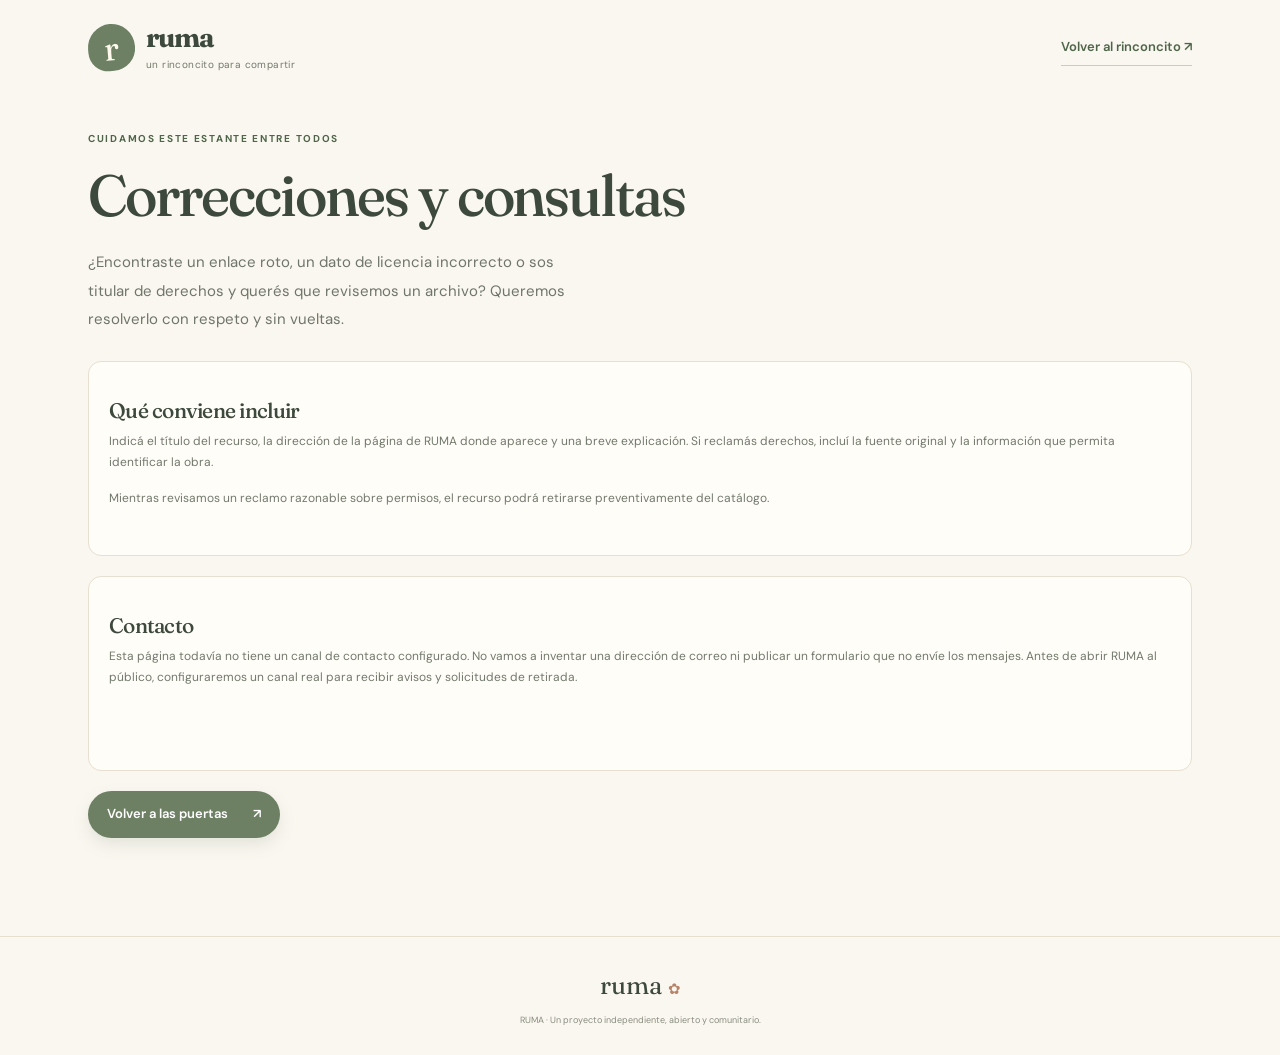
==== contacto.html @ fdc6b77c "Crear vía de corrección y revisión de recursos" ====
<!doctype html>
<html lang="es">
<head><meta charset="utf-8"><meta name="viewport" content="width=device-width, initial-scale=1"><meta name="theme-color" content="#f5efe3"><title>Correcciones y consultas — RUMA</title><link rel="stylesheet" href="styles.css"></head>
<body>
<header class="site-header"><a class="brand" href="./"><span class="brand-mark" aria-hidden="true">r</span><span><strong>ruma</strong><small>un rinconcito para compartir</small></span></a><a class="header-note" href="./">Volver al rinconcito ↗</a></header>
<main class="catalog-section" style="padding-top:35px;min-height:55vh">
<p class="eyebrow">CUIDAMOS ESTE ESTANTE ENTRE TODOS</p><h1 style="font-size:clamp(38px,6vw,58px)">Correcciones y consultas</h1>
<p class="intro">¿Encontraste un enlace roto, un dato de licencia incorrecto o sos titular de derechos y querés que revisemos un archivo? Queremos resolverlo con respeto y sin vueltas.</p>
<div class="resource-card" style="margin:20px 0"><h3>Qué conviene incluir</h3><p>Indicá el título del recurso, la dirección de la página de RUMA donde aparece y una breve explicación. Si reclamás derechos, incluí la fuente original y la información que permita identificar la obra.</p><p>Mientras revisamos un reclamo razonable sobre permisos, el recurso podrá retirarse preventivamente del catálogo.</p></div>
<div class="resource-card" style="margin:20px 0"><h3>Contacto</h3><p>Esta página todavía no tiene un canal de contacto configurado. No vamos a inventar una dirección de correo ni publicar un formulario que no envíe los mensajes. Antes de abrir RUMA al público, configuraremos un canal real para recibir avisos y solicitudes de retirada.</p></div>
<p><a class="primary-link" href="./">Volver a las puertas <span aria-hidden="true">↗</span></a></p>
</main>
<footer class="site-footer"><a class="footer-brand" href="./">ruma <span>✿</span></a><small>RUMA · Un proyecto independiente, abierto y comunitario.</small></footer>
</body></html>
---- styles.css ----
@import url('https://fonts.googleapis.com/css2?family=DM+Sans:wght@400;500;600;700&family=Fraunces:opsz,wght@9..144,500;9..144,600&display=swap');

:root{--paper:#faf7f0;--ink:#3d493c;--muted:#72796c;--green:#6d8064;--green-dark:#4f6549;--cream:#f2e9d9;--line:#e7dfd0;--pink:#f0ded8;--sage:#e0e8d9;--yellow:#f5ebc9;--blue:#dfe9e9;--white:#fffdf8;--shadow:0 12px 36px rgba(67,77,58,.07)}
*{box-sizing:border-box}
html{scroll-behavior:smooth;scroll-padding-top:24px}
body{margin:0;background:var(--paper);color:var(--ink);font-family:'DM Sans',sans-serif;line-height:1.6}
a{color:inherit}
button,input,select{font:inherit}
a:focus-visible,button:focus-visible,input:focus-visible,select:focus-visible{outline:3px solid #b57f62;outline-offset:4px}
.skip-link{position:absolute;left:-9999px;top:1rem;background:white;padding:.7rem 1rem;z-index:10}.skip-link:focus{left:1rem}
.site-header{max-width:1160px;margin:auto;padding:23px 28px;display:flex;justify-content:space-between;align-items:center;gap:18px}
.brand{display:flex;gap:11px;align-items:center;text-decoration:none}.brand-mark{display:grid;place-items:center;width:47px;height:47px;border-radius:50% 50% 48% 42%;background:var(--green);color:#fff9ed;font-family:Fraunces,serif;font-size:34px;line-height:1;transform:rotate(-5deg)}.brand strong{font-family:Fraunces,serif;font-size:27px;letter-spacing:-1px;display:block;line-height:1.1}.brand small{display:block;font-size:10px;letter-spacing:.04em;color:var(--muted);margin-top:4px}
.header-note{text-decoration:none;color:var(--green-dark);font-size:13px;font-weight:600;border-bottom:1px solid #c5cfba;padding:7px 0}.header-note span{padding-left:7px}
main{overflow:hidden}.welcome{max-width:1160px;margin:14px auto 86px;padding:25px 28px 0;display:grid;grid-template-columns:1fr .9fr;gap:55px;align-items:center;min-height:390px}.welcome-copy{padding:16px 0 25px}.eyebrow{font-size:10px;letter-spacing:.17em;font-weight:700;color:var(--green-dark);margin:0 0 17px}.tiny-sun{font-size:17px;margin-right:7px;color:#c49a5e}
h1,h2,h3,p{margin-top:0}h1,h2,h3{font-family:Fraunces,Georgia,serif;font-weight:500;letter-spacing:-.035em}h1{font-size:clamp(42px,5.1vw,66px);line-height:1.08;margin:0 0 22px}h1 em,h2 em{font-weight:500;color:var(--green);font-style:italic}.intro{max-width:485px;color:#6f756a;font-size:15px;line-height:1.9;margin-bottom:27px}.primary-link{display:inline-flex;align-items:center;gap:25px;background:var(--green);color:white;text-decoration:none;border-radius:30px;padding:13px 19px;font-size:13px;font-weight:600;box-shadow:0 7px 16px #6d806426;transition:transform .2s,background .2s}.primary-link:hover{background:var(--green-dark);transform:translateY(-2px)}
.welcome-art{height:330px;position:relative;overflow:hidden;border-radius:48% 48% 22px 22px;background:#e9eee0;isolation:isolate}.sun{position:absolute;top:33px;right:17%;height:62px;width:62px;background:#f1d99a;border-radius:50%;box-shadow:0 0 0 12px #f1d99a38}.cloud{position:absolute;width:68px;height:18px;background:#fffdf3;border-radius:30px;opacity:.8}.cloud:before,.cloud:after{content:"";position:absolute;background:inherit;border-radius:50%;width:27px;height:27px;top:-12px;left:13px}.cloud:after{width:20px;height:20px;left:33px;top:-7px}.cloud-one{top:63px;left:13%}.cloud-two{top:105px;right:7%;transform:scale(.65)}.hill{position:absolute;bottom:-80px;width:125%;height:190px;border-radius:50% 50% 0 0}.hill-back{left:-20%;background:#cbd9be;transform:rotate(-8deg)}.hill-front{left:12%;bottom:-105px;background:#a9bf9a;transform:rotate(8deg)}.house{position:absolute;z-index:2;left:50%;top:96px;width:177px;transform:translateX(-50%)}.roof{height:104px;background:#b78368;clip-path:polygon(50% 0,100% 72%,91% 78%,50% 20%,9% 78%,0 72%)}.house-body{height:112px;margin-top:-25px;background:#f7edda;border:3px solid #e6d6bd;border-top:0;position:relative}.window{position:absolute;top:20px;width:31px;height:37px;background:#a8c8c5;border:4px solid #fff8e8;border-radius:3px}.window-left{left:13px}.window-right{right:13px}.door{position:absolute;bottom:0;left:68px;width:39px;height:72px;background:#9c775e;border:4px solid #fff8e8;border-bottom:0;border-radius:18px 18px 0 0}.door:after{content:"";position:absolute;right:5px;top:38px;width:4px;height:4px;border-radius:50%;background:#e9d5a8}.plant{position:absolute;z-index:3;bottom:34px;width:40px;height:70px;border-bottom:5px solid #748b65}.plant-left{left:14%}.plant-right{right:12%;transform:scale(1.2)}.plant i{position:absolute;bottom:0;left:16px;width:15px;height:30px;border-radius:100% 0 100% 0;background:#6e9268;transform:rotate(-25deg);transform-origin:bottom}.plant i:nth-child(2){left:1px;height:24px;transform:rotate(-65deg)}.plant i:nth-child(3){left:22px;height:24px;transform:rotate(25deg)}.art-caption{position:absolute;bottom:14px;left:0;right:0;text-align:center;font-family:Fraunces,serif;font-style:italic;color:#405a3c;font-size:12px;z-index:4}
.hallway,.catalog-section{max-width:1160px;margin:0 auto;padding:0 28px 80px}.section-heading{display:flex;align-items:end;justify-content:space-between;gap:35px;margin-bottom:26px}.section-heading .eyebrow{margin-bottom:10px}.section-heading h2{font-size:clamp(27px,3vw,37px);line-height:1.15;margin-bottom:0}.section-note{font-size:12px;line-height:1.8;color:var(--muted);max-width:300px;margin:0 0 3px}
.door-grid{display:grid;grid-template-columns:repeat(4,minmax(0,1fr));gap:15px}.door-card{min-height:252px;border-radius:15px;padding:22px 20px 19px;text-decoration:none;display:flex;flex-direction:column;position:relative;overflow:hidden;border:1px solid #ffffff9c;transition:transform .2s,box-shadow .2s}.door-card:hover{transform:translateY(-4px);box-shadow:var(--shadow)}.door-learn{background:#e5ecdf}.door-create{background:#f2e3dd}.door-solve{background:#f4ebd1}.door-enjoy{background:#e1eaea}.door-number{font-size:9px;letter-spacing:.1em;color:#667361;font-weight:700}.door-icon{position:absolute;right:17px;top:40px;font-size:34px;opacity:.72}.door-card h3{font-size:27px;margin:37px 0 7px}.door-card p{font-size:12px;line-height:1.75;color:#60695d;margin:0 0 20px;max-width:220px}.door-action{margin-top:auto;border-top:1px solid #65725b35;padding-top:12px;display:flex;justify-content:space-between;font-size:11px;font-weight:700;color:var(--green-dark)}
.catalog-section{padding-top:12px;padding-bottom:82px}.catalog-heading{margin-bottom:22px}.shelf-stamp{font-size:9px;letter-spacing:.12em;font-weight:700;border:1px solid #d6ddce;border-radius:30px;padding:9px 13px;color:var(--green-dark);white-space:nowrap}.search-row{display:flex;gap:12px;margin-bottom:23px}.search-box{display:flex;align-items:center;gap:10px;flex:1;background:var(--white);border:1px solid var(--line);border-radius:11px;padding:0 14px;min-width:0}.search-box>span{font-size:25px;color:#82917a}.search-box input{width:100%;min-width:0;border:0;background:transparent;padding:14px 0;color:var(--ink);outline:none;font-size:13px}.filter-label select{height:100%;min-width:180px;max-width:100%;border:1px solid var(--line);border-radius:11px;background:var(--white);padding:0 36px 0 13px;color:var(--ink);font-size:12px}
.resource-grid{display:grid;grid-template-columns:repeat(3,minmax(0,1fr));gap:15px}.resource-card{background:var(--white);border:1px solid var(--line);border-radius:13px;padding:20px;display:flex;flex-direction:column;min-height:195px}.resource-top{display:flex;justify-content:space-between;align-items:center;gap:8px}.resource-category{font-size:9px;letter-spacing:.1em;text-transform:uppercase;color:var(--green-dark);font-weight:700}.format-pill{font-size:9px;background:#f0eee5;border-radius:20px;padding:5px 8px;color:#77796e}.resource-card h3{font-size:21px;line-height:1.25;margin:15px 0 8px}.resource-card p{font-size:12px;line-height:1.75;color:var(--muted);margin-bottom:15px}.resource-meta{margin-top:auto;border-top:1px solid #eee8dc;padding-top:11px;display:flex;justify-content:space-between;gap:8px;align-items:center;font-size:10px;color:var(--muted)}.download-link{background:var(--green);color:white;text-decoration:none;border-radius:20px;padding:8px 13px;font-size:11px;font-weight:700;white-space:nowrap}.download-link:hover{background:var(--green-dark)}.empty-note{grid-column:1/-1;border:1px dashed #d9d9c8;border-radius:15px;padding:28px;text-align:center;color:var(--muted);background:#f7f5ed}.empty-note strong{display:block;color:var(--ink);font-family:Fraunces,serif;font-size:23px;font-weight:500;margin-bottom:6px}.empty-note p{font-size:12px;margin:0}
.promise{max-width:1104px;margin:0 auto 80px;padding:32px 36px;display:grid;grid-template-columns:60px 1fr 210px;align-items:center;gap:24px;background:#e8eddf;border-radius:18px}.promise-symbol{height:53px;width:53px;border-radius:50%;display:grid;place-items:center;background:#f8f5e9;color:#718363;font-size:27px}.promise h2{font-size:28px;margin:0 0 8px}.promise p:not(.eyebrow){font-size:12px;color:#697465;line-height:1.8;margin:0;max-width:570px}.promise-list{display:flex;flex-direction:column;gap:9px;font-size:11px;color:#51654b}.donation{max-width:1104px;margin:0 auto 75px;padding:35px 37px;display:grid;grid-template-columns:76px 1fr 215px;align-items:center;gap:24px;border-radius:18px;background:#f1e3d9;border:1px solid #ead7ca}.donation-doodle{height:68px;width:68px;border-radius:50%;display:grid;place-items:center;background:#fff7e9;font-size:32px;transform:rotate(-8deg)}.donation-copy .eyebrow{color:#8b6958;margin-bottom:9px}.donation h2{font-size:28px;line-height:1.25;margin:0 0 10px}.donation-copy>p:last-child{font-size:12px;line-height:1.8;color:#75665e;max-width:570px;margin:0}.donation-action{display:flex;flex-direction:column;align-items:flex-start;background:#fff9f0;border-radius:13px;padding:17px}.alias-label{font-size:10px;color:#7c6d60;margin:0 0 3px}.donation-action code{font-family:'DM Sans',sans-serif;font-weight:700;font-size:17px;color:#495c43;margin-bottom:10px}.copy-button{border:0;background:#6d8064;color:white;border-radius:22px;padding:9px 15px;font-size:11px;font-weight:700;cursor:pointer}.copy-button:hover{background:#4f6549}.donation-action small{font-size:9px;color:#887a6d;margin-top:9px}.copy-status{font-size:10px;color:#4f6549;margin-top:4px;min-height:14px}
.site-footer{border-top:1px solid var(--line);padding:28px;display:flex;flex-direction:column;align-items:center;text-align:center;gap:8px}.footer-brand{text-decoration:none;font-family:Fraunces,serif;font-size:25px}.footer-brand span{font-size:15px;color:#b78368}.site-footer p{font-size:11px;color:var(--muted);margin:0}.site-footer nav{display:flex;gap:20px;flex-wrap:wrap;justify-content:center;margin:8px 0}.site-footer nav a{font-size:10px;color:var(--green-dark)}.site-footer>small{font-size:9px;color:#8a8d80}.visually-hidden{position:absolute;width:1px;height:1px;padding:0;margin:-1px;overflow:hidden;clip:rect(0,0,0,0);white-space:nowrap;border:0}
@media(max-width:900px){.welcome{gap:28px}.door-grid{grid-template-columns:repeat(2,minmax(0,1fr))}.door-card{min-height:225px}.promise{margin-left:28px;margin-right:28px;grid-template-columns:50px 1fr}.promise-list{grid-column:2;flex-direction:row;flex-wrap:wrap;gap:12px}.donation{margin-left:28px;margin-right:28px;grid-template-columns:58px 1fr}.donation-doodle{width:55px;height:55px}.donation-action{grid-column:2;max-width:260px}.resource-grid{grid-template-columns:repeat(2,minmax(0,1fr))}}
@media(max-width:620px){.site-header{padding:17px 19px}.brand-mark{width:40px;height:40px;font-size:30px}.brand strong{font-size:24px}.brand small{font-size:9px}.header-note{font-size:10px;max-width:130px;text-align:right;line-height:1.5}.welcome{margin:8px auto 60px;padding:15px 19px 0;grid-template-columns:1fr;gap:22px}.welcome-copy{padding:10px 0 0}h1{font-size:45px}.intro{font-size:13px;line-height:1.8}.welcome-art{height:270px;max-width:430px;width:100%;margin:auto}.hallway,.catalog-section{padding-left:19px;padding-right:19px;padding-bottom:58px}.section-heading{display:block;margin-bottom:21px}.section-heading h2{font-size:30px}.section-note{margin-top:12px}.door-grid{gap:10px}.door-card{padding:16px 14px;min-height:223px}.door-number{font-size:8px;letter-spacing:.05em}.door-icon{font-size:27px;right:13px;top:37px}.door-card h3{font-size:24px;margin-top:38px}.door-card p{font-size:11px;line-height:1.65}.door-action{font-size:10px}.catalog-heading{display:flex;align-items:flex-start;flex-direction:column;gap:14px}.search-row{flex-direction:column}.search-box{min-height:49px}.filter-label select{height:46px;width:100%}.resource-grid{grid-template-columns:1fr}.resource-card{min-height:175px}.promise{margin:0 19px 55px;padding:23px;grid-template-columns:1fr;gap:13px}.promise-symbol{width:45px;height:45px}.promise h2{font-size:27px}.promise-list{grid-column:1;flex-direction:column;gap:7px}.donation{margin:0 19px 55px;padding:23px;grid-template-columns:1fr;gap:14px}.donation h2{font-size:27px}.donation-action{grid-column:1;width:100%;max-width:none}.site-footer{padding:25px 18px}.site-footer nav{gap:14px}}
@media(prefers-reduced-motion:reduce){*,*::before,*::after{scroll-behavior:auto!important;transition:none!important}}
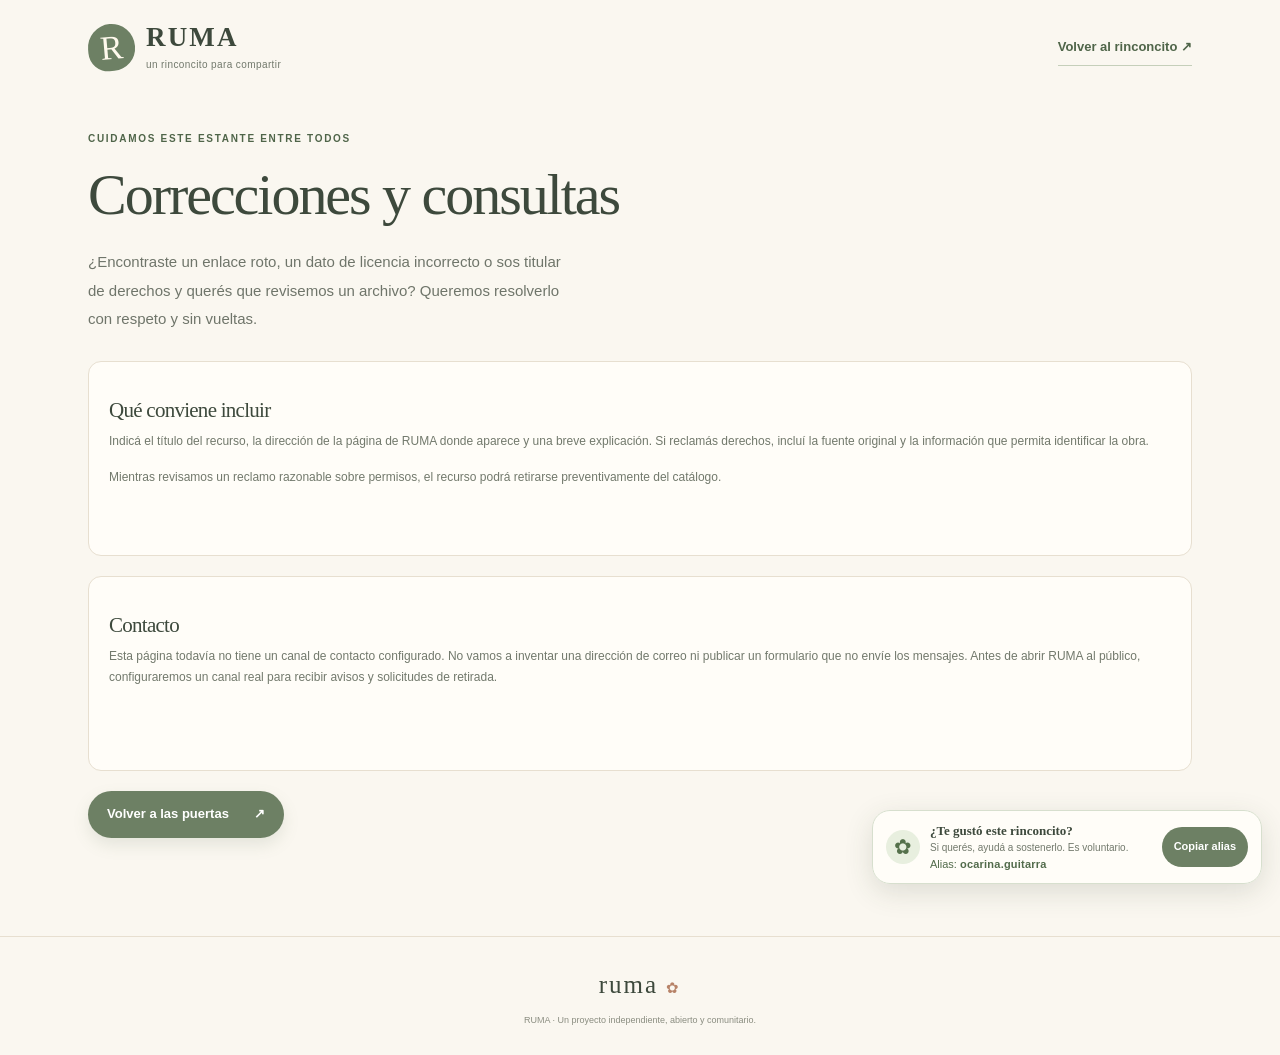
==== commit 2f0043df: "Unificar identidad RUMA y cartelito voluntario en contacto" ====
--- a/contacto.html
+++ b/contacto.html
@@ -2,7 +2,9 @@
 <html lang="es">
 <head><meta charset="utf-8"><meta name="viewport" content="width=device-width, initial-scale=1"><meta name="theme-color" content="#f5efe3"><title>Correcciones y consultas — RUMA</title><link rel="stylesheet" href="styles.css"></head>
 <body>
-<header class="site-header"><a class="brand" href="./"><span class="brand-mark" aria-hidden="true">r</span><span><strong>ruma</strong><small>un rinconcito para compartir</small></span></a><a class="header-note" href="./">Volver al rinconcito ↗</a></header>
+<header class="site-header"><a class="brand" href="./"><span class="brand-mark" aria-hidden="true">R</span><span><strong>RUMA</strong><small>un rinconcito para compartir</small></span></a><a class="header-note" href="./">Volver al rinconcito ↗</a></header>
+
+  <aside class="floating-support" aria-label="Colaboración voluntaria de RUMA"><span class="floating-support-flower" aria-hidden="true">✿</span><div class="floating-support-copy"><strong>¿Te gustó este rinconcito?</strong><small>Si querés, ayudá a sostenerlo. Es voluntario.</small><span class="floating-alias">Alias: <b>ocarina.guitarra</b></span></div><button type="button" id="copy-floating-alias" class="floating-copy" aria-label="Copiar alias ocarina.guitarra">Copiar alias</button></aside>
 <main class="catalog-section" style="padding-top:35px;min-height:55vh">
 <p class="eyebrow">CUIDAMOS ESTE ESTANTE ENTRE TODOS</p><h1 style="font-size:clamp(38px,6vw,58px)">Correcciones y consultas</h1>
 <p class="intro">¿Encontraste un enlace roto, un dato de licencia incorrecto o sos titular de derechos y querés que revisemos un archivo? Queremos resolverlo con respeto y sin vueltas.</p>
--- a/styles.css
+++ b/styles.css
@@ -1,4 +1,3 @@
-@import url('https://fonts.googleapis.com/css2?family=DM+Sans:wght@400;500;600;700&family=Fraunces:opsz,wght@9..144,500;9..144,600&display=swap');
 
 :root{--paper:#faf7f0;--ink:#3d493c;--muted:#72796c;--green:#6d8064;--green-dark:#4f6549;--cream:#f2e9d9;--line:#e7dfd0;--pink:#f0ded8;--sage:#e0e8d9;--yellow:#f5ebc9;--blue:#dfe9e9;--white:#fffdf8;--shadow:0 12px 36px rgba(67,77,58,.07)}
 *{box-sizing:border-box}
@@ -23,3 +22,82 @@
 @media(max-width:900px){.welcome{gap:28px}.door-grid{grid-template-columns:repeat(2,minmax(0,1fr))}.door-card{min-height:225px}.promise{margin-left:28px;margin-right:28px;grid-template-columns:50px 1fr}.promise-list{grid-column:2;flex-direction:row;flex-wrap:wrap;gap:12px}.donation{margin-left:28px;margin-right:28px;grid-template-columns:58px 1fr}.donation-doodle{width:55px;height:55px}.donation-action{grid-column:2;max-width:260px}.resource-grid{grid-template-columns:repeat(2,minmax(0,1fr))}}
 @media(max-width:620px){.site-header{padding:17px 19px}.brand-mark{width:40px;height:40px;font-size:30px}.brand strong{font-size:24px}.brand small{font-size:9px}.header-note{font-size:10px;max-width:130px;text-align:right;line-height:1.5}.welcome{margin:8px auto 60px;padding:15px 19px 0;grid-template-columns:1fr;gap:22px}.welcome-copy{padding:10px 0 0}h1{font-size:45px}.intro{font-size:13px;line-height:1.8}.welcome-art{height:270px;max-width:430px;width:100%;margin:auto}.hallway,.catalog-section{padding-left:19px;padding-right:19px;padding-bottom:58px}.section-heading{display:block;margin-bottom:21px}.section-heading h2{font-size:30px}.section-note{margin-top:12px}.door-grid{gap:10px}.door-card{padding:16px 14px;min-height:223px}.door-number{font-size:8px;letter-spacing:.05em}.door-icon{font-size:27px;right:13px;top:37px}.door-card h3{font-size:24px;margin-top:38px}.door-card p{font-size:11px;line-height:1.65}.door-action{font-size:10px}.catalog-heading{display:flex;align-items:flex-start;flex-direction:column;gap:14px}.search-row{flex-direction:column}.search-box{min-height:49px}.filter-label select{height:46px;width:100%}.resource-grid{grid-template-columns:1fr}.resource-card{min-height:175px}.promise{margin:0 19px 55px;padding:23px;grid-template-columns:1fr;gap:13px}.promise-symbol{width:45px;height:45px}.promise h2{font-size:27px}.promise-list{grid-column:1;flex-direction:column;gap:7px}.donation{margin:0 19px 55px;padding:23px;grid-template-columns:1fr;gap:14px}.donation h2{font-size:27px}.donation-action{grid-column:1;width:100%;max-width:none}.site-footer{padding:25px 18px}.site-footer nav{gap:14px}}
 @media(prefers-reduced-motion:reduce){*,*::before,*::after{scroll-behavior:auto!important;transition:none!important}}
+
+
+/* Lectura accesible: controles de texto grandes y cómodos en móvil. */
+.accessibility-tools{display:flex;align-items:center;justify-content:flex-end;gap:8px;flex-wrap:wrap;margin:-5px 0 15px;color:var(--muted);font-size:12px}
+.accessibility-tools span{margin-right:auto}
+.accessibility-tools button{min-height:42px;min-width:44px;border:1px solid #d6ddce;background:var(--white);color:var(--green-dark);border-radius:22px;padding:8px 13px;font-weight:700;cursor:pointer}
+.accessibility-tools button:hover,.accessibility-tools button[aria-pressed="true"]{background:var(--green);color:white;border-color:var(--green)}
+body.text-large p,body.text-large a,body.text-large button,body.text-large input,body.text-large select,body.text-large label,body.text-large small,body.text-large span,body.text-large code{font-size:1.08rem!important;line-height:1.65}
+body.text-large h1{font-size:clamp(2.8rem,6vw,4.5rem)}
+body.text-large h2{font-size:clamp(1.9rem,4vw,2.5rem)}
+body.text-small p,body.text-small a,body.text-small button,body.text-small input,body.text-small select,body.text-small label,body.text-small small,body.text-small span,body.text-small code{font-size:.92rem}
+@media(max-width:620px){.accessibility-tools{justify-content:flex-start;margin:0 0 14px}.accessibility-tools span{width:100%;margin-bottom:2px}.accessibility-tools button{min-height:46px}.search-row{flex-direction:column}.filter-label select{height:48px;width:100%}.resource-grid{grid-template-columns:1fr}.resource-card{min-height:0}.resource-meta{font-size:12px}.door-card p{font-size:13px}.promise,.donation{padding:23px 20px}}
+
+
+/* Ficha de recursos: atribución, alcance y licencia fáciles de encontrar. */
+.resource-details{display:flex;flex-direction:column;gap:6px;padding:12px 0 14px;font-size:11px;line-height:1.55;color:var(--muted)}
+.resource-details strong{color:var(--ink);font-weight:700}
+.resource-details a{color:var(--green-dark);text-decoration:underline;text-underline-offset:2px}
+.resource-details a:hover{color:#32482d}
+.resource-meta>span{font-size:10px;line-height:1.4}
+@media(max-width:620px){
+  .resource-details{font-size:13px;gap:8px}
+  .resource-meta{align-items:center}
+  .resource-meta>span{font-size:11px}
+}
+
+
+.clear-filters{margin-top:14px;border:1px solid #cbd5c0;background:#fffdf6;color:var(--green-dark);border-radius:24px;padding:11px 17px;min-height:44px;font-weight:700;cursor:pointer}
+.clear-filters:hover{background:var(--green);color:#fff}
+
+
+.result-count{margin:0 0 14px;color:var(--muted);font-size:.92rem;font-weight:600}
+
+/* Biblioteca local primero: bloque de orientación editorial */
+.local-first{max-width:1104px;margin:0 auto 78px;padding:23px 28px;display:flex;align-items:center;gap:20px;border:1px solid #dfe5d7;border-radius:16px;background:#f0f2e9}.local-first-mark{flex:0 0 52px;height:52px;border-radius:50%;display:grid;place-items:center;background:#fffdf8;color:var(--green-dark);font-size:30px}.local-first h2{font-size:25px;line-height:1.2;margin:0 0 7px}.local-first p:not(.eyebrow){font-size:12px;line-height:1.8;color:var(--muted);margin:0;max-width:780px}.local-first .eyebrow{margin-bottom:7px}
+@media(max-width:700px){.local-first{margin:0 18px 58px;padding:20px;align-items:flex-start;gap:13px}.local-first-mark{flex-basis:40px;height:40px;font-size:24px}.local-first h2{font-size:22px}}
+
+
+/* RUMA: identidad visual de postal, amable, legible y adaptable. */
+.brand strong,.footer-brand{letter-spacing:.08em}
+.postcard-corner{max-width:1160px;margin:0 auto;padding:0 28px 84px}
+.postcard-heading{max-width:700px;margin:0 auto 28px;text-align:center}
+.postcard-heading .eyebrow{margin-bottom:10px}
+.postcard-heading h2{font-size:clamp(29px,3.5vw,43px);line-height:1.14;margin:0 0 13px}
+.postcard-heading h2 em{color:#b17e76}
+.postcard-heading>p:last-child{font-size:14px;line-height:1.8;color:var(--muted);max-width:580px;margin:0 auto}
+.postcard-grid{display:grid;grid-template-columns:repeat(3,minmax(0,1fr));gap:18px}
+.postcard-preview{min-height:310px;position:relative;overflow:hidden;border-radius:18px;text-decoration:none;display:flex;flex-direction:column;align-items:center;justify-content:center;text-align:center;padding:25px 20px;border:1px solid #ffffffc9;box-shadow:0 12px 28px #5d63420c;transition:transform .2s,box-shadow .2s}
+.postcard-preview:hover{transform:translateY(-4px) rotate(-.5deg);box-shadow:var(--shadow)}
+.postcard-sage{background:#e4ecdf;color:#42583e}
+.postcard-rose{background:#f2e1df;color:#805e59}
+.postcard-cream{background:#f4ead6;color:#6a674f}
+.postcard-stamp{position:absolute;top:17px;left:18px;font-size:9px;letter-spacing:.13em;font-weight:700;opacity:.8;border:1px solid currentColor;border-radius:20px;padding:6px 9px}
+.postcard-art-house,.postcard-art-heart,.postcard-art-letter{font-size:52px;line-height:1;margin:22px 0 16px;opacity:.8}
+.postcard-preview strong{font-family:Georgia,serif;font-size:clamp(23px,2.4vw,30px);font-weight:500;line-height:1.18}
+.postcard-preview small{margin-top:23px;padding-top:12px;border-top:1px solid currentColor;font-size:11px;font-weight:700;letter-spacing:.04em}
+@media(max-width:760px){.postcard-corner{padding:0 20px 58px}.postcard-grid{grid-template-columns:1fr;gap:12px}.postcard-preview{min-height:220px}.postcard-art-house,.postcard-art-heart,.postcard-art-letter{font-size:42px;margin:12px 0}.postcard-preview strong{font-size:27px}.postcard-heading{text-align:left}.postcard-heading>p:last-child{margin:0}}
+@media print{.site-header,.header-note,.primary-link,.postcard-preview small,.site-footer,.donation{display:none!important}.postcard-corner{break-inside:avoid}}
+
+
+/* Ley Mundial de RUMA: vista previa fiel + cartelito amable persistente. */
+.resource-preview{height:190px;overflow:hidden;border-radius:15px;background:#f4efe5;border:1px solid #e6dfd2;margin:13px 0 15px;position:relative}
+.resource-preview iframe{display:block;width:100%;height:100%;border:0;background:#fffdf8}
+.resource-preview-note{position:absolute;right:8px;bottom:8px;background:#fffdf0eF;border:1px solid #e7dfd0;border-radius:20px;padding:5px 9px;font-size:10px;color:#4f6549;pointer-events:none}
+.resource-preview a{display:grid;place-items:center;height:100%;text-decoration:none;color:var(--green-dark);font-weight:700}
+.resource-preview a span{font-size:44px;display:block}
+.floating-support{position:fixed;z-index:50;right:18px;bottom:16px;width:min(390px,calc(100vw - 28px));display:flex;align-items:center;gap:10px;padding:12px 13px;background:#fffdf8f5;border:1px solid #d7dfce;border-radius:18px;box-shadow:0 8px 28px #38442f25;backdrop-filter:blur(12px)}
+.floating-support-flower{flex:0 0 34px;width:34px;height:34px;border-radius:50%;display:grid;place-items:center;background:#e8efdf;color:#55714b;font-size:21px}
+.floating-support-copy{display:flex;flex-direction:column;min-width:0;gap:1px;line-height:1.3;flex:1}
+.floating-support-copy strong{font-family:Georgia,serif;font-size:13px;font-weight:600;color:#3d493c}
+.floating-support-copy small{font-size:10px;color:#72796c}
+.floating-alias{font-size:11px;color:#526b4b;margin-top:2px}
+.floating-alias b{letter-spacing:.02em}
+.floating-copy{border:0;border-radius:22px;background:#6d8064;color:white;padding:10px 12px;font-size:11px;font-weight:700;cursor:pointer;white-space:nowrap;min-height:40px}
+.floating-copy:hover{background:#4f6549}
+.floating-copy:focus-visible{outline:3px solid #b57f62;outline-offset:3px}
+.copy-floating-status{position:absolute;left:12px;bottom:100%;margin-bottom:7px;padding:6px 10px;border-radius:9px;background:#3d493c;color:white;font-size:11px}
+@media(max-width:620px){.resource-preview{height:205px}.floating-support{right:10px;bottom:9px;width:calc(100vw - 20px);padding:10px;gap:8px;border-radius:15px}.floating-support-flower{flex-basis:30px;width:30px;height:30px}.floating-support-copy strong{font-size:12px}.floating-support-copy small{font-size:9px}.floating-alias{font-size:10px}.floating-copy{padding:9px 10px;font-size:10px;min-height:42px}body{padding-bottom:80px}}
+@media(prefers-reduced-motion:reduce){html{scroll-behavior:auto}.postcard-preview{transition:none}}
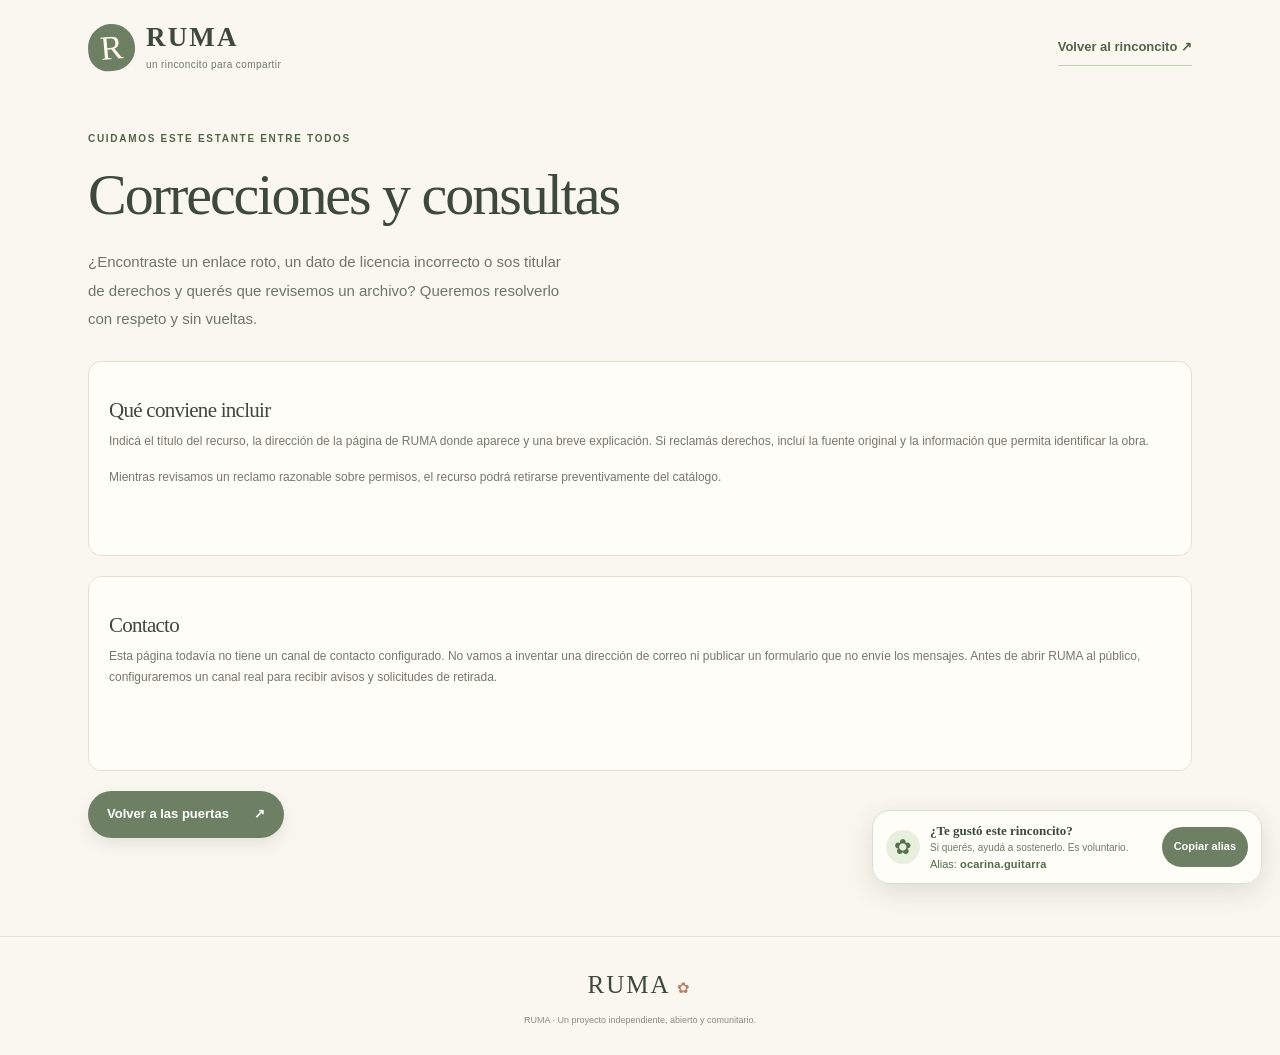
==== commit 64c44462: "Unificar marca RUMA en mayúsculas en el pie de contacto" ====
--- a/contacto.html
+++ b/contacto.html
@@ -1,6 +1,6 @@
 <!doctype html>
 <html lang="es">
-<head><meta charset="utf-8"><meta name="viewport" content="width=device-width, initial-scale=1"><meta name="theme-color" content="#f5efe3"><title>Correcciones y consultas — RUMA</title><link rel="stylesheet" href="styles.css"></head>
+<head><meta charset="utf-8"><meta name="viewport" content="width=device-width, initial-scale=1"><meta name="theme-color" content="#f5efe3"><title>Correcciones y consultas — RUMA</title><link rel="stylesheet" href="styles.css"><script src="app.js" defer></script></head>
 <body>
 <header class="site-header"><a class="brand" href="./"><span class="brand-mark" aria-hidden="true">R</span><span><strong>RUMA</strong><small>un rinconcito para compartir</small></span></a><a class="header-note" href="./">Volver al rinconcito ↗</a></header>
 
@@ -12,5 +12,5 @@
 <div class="resource-card" style="margin:20px 0"><h3>Contacto</h3><p>Esta página todavía no tiene un canal de contacto configurado. No vamos a inventar una dirección de correo ni publicar un formulario que no envíe los mensajes. Antes de abrir RUMA al público, configuraremos un canal real para recibir avisos y solicitudes de retirada.</p></div>
 <p><a class="primary-link" href="./">Volver a las puertas <span aria-hidden="true">↗</span></a></p>
 </main>
-<footer class="site-footer"><a class="footer-brand" href="./">ruma <span>✿</span></a><small>RUMA · Un proyecto independiente, abierto y comunitario.</small></footer>
+<footer class="site-footer"><a class="footer-brand" href="./">RUMA <span>✿</span></a><small>RUMA · Un proyecto independiente, abierto y comunitario.</small></footer>
 </body></html>
